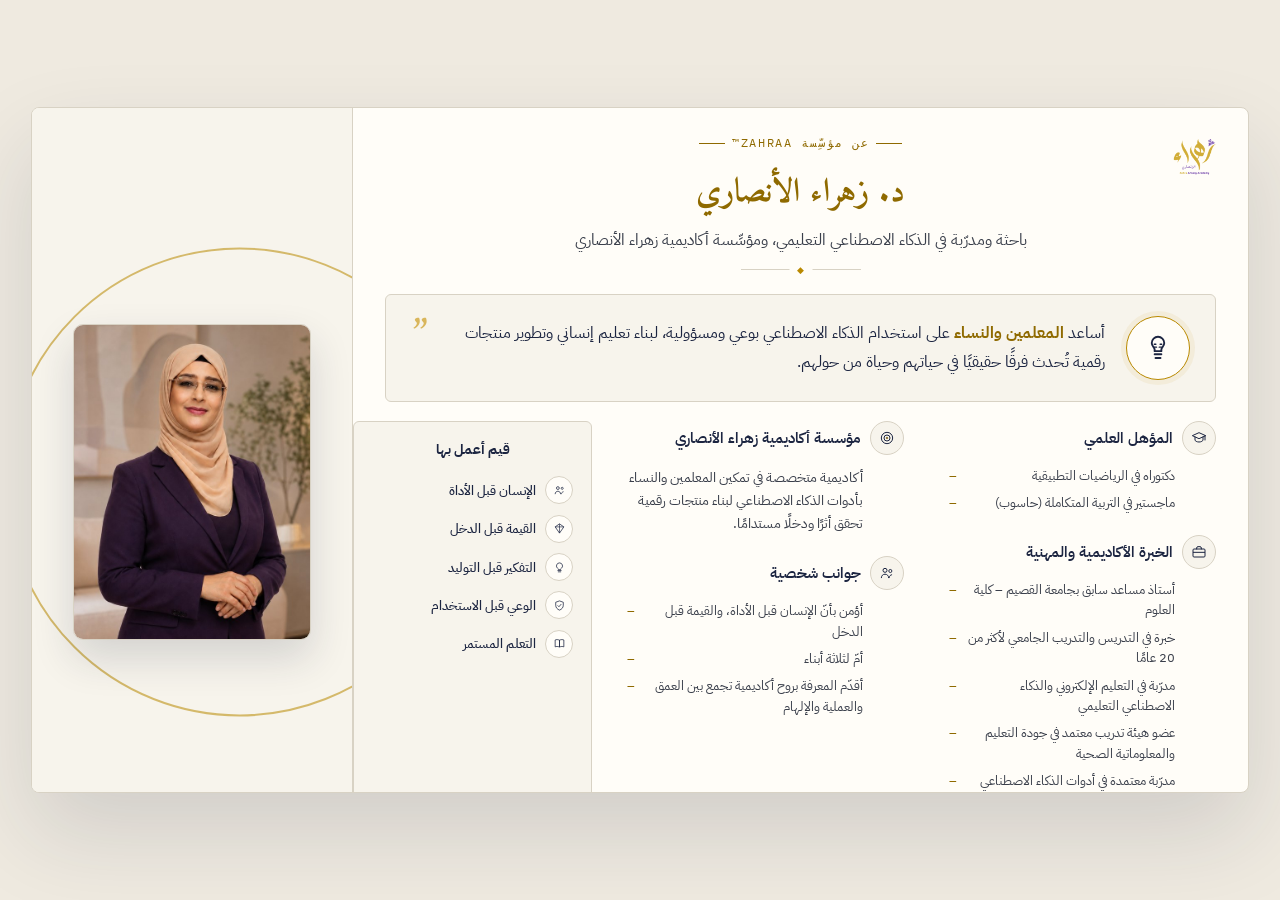
==== about-author.html @ dc2e9e15 "Finalize video-aligned decision workflow" ====
<!DOCTYPE html>
<html lang="ar" dir="rtl">
<head>
<meta charset="UTF-8">
<meta name="viewport" content="width=device-width, initial-scale=1.0">
<title>عن مؤسِّسة ZAHRAA™ — د. زهراء الأنصاري | ZAHRAA™ Teacher Decision Lab</title>
<link rel="preconnect" href="https://fonts.googleapis.com">
<link rel="preconnect" href="https://fonts.gstatic.com" crossorigin>
<link href="https://fonts.googleapis.com/css2?family=Amiri:wght@400;700&family=IBM+Plex+Sans+Arabic:wght@300;400;500;600;700&family=IBM+Plex+Mono:wght@400;500&display=swap" rel="stylesheet">
<style>
  :root{
    --ink:#1c2541;
    --ink-soft:#3a3f4b;
    --paper:#efeae0;
    --paper-raised:#f7f4ec;
    --gold:#b98900;
    --gold-deep:#8f6a00;
    --amber-line:#d9b65c;
    --line:#d8d2c4;
    --white:#fffdf8;
  }
  *{margin:0;padding:0;box-sizing:border-box;}
  body{
    background:var(--paper);
    color:var(--ink);
    font-family:'IBM Plex Sans Arabic',sans-serif;
    line-height:1.6;
    -webkit-font-smoothing:antialiased;
    display:flex; justify-content:center; align-items:center;
    min-height:100vh;
    padding:2.4vw;
  }
  h1,h2,h3{font-family:'Amiri',serif; font-weight:700; color:var(--ink);}
  svg{display:block;}

  .eyebrow{
    font-family:'IBM Plex Mono',monospace;
    font-size:.72rem;
    letter-spacing:.14em;
    color:var(--gold-deep);
    text-transform:uppercase;
    display:flex; align-items:center; gap:.6em;
  }
  .eyebrow::before{content:""; width:26px; height:1px; background:var(--gold-deep); display:inline-block;}
  .eyebrow.center{justify-content:center;}
  .eyebrow.center::before,.eyebrow.center::after{content:""; width:26px; height:1px; background:var(--gold-deep);}

  /* ===== Slide shell ===== */
  .slide{
    width:100%; max-width:1600px;
    aspect-ratio:16/9;
    background:var(--white);
    border:1px solid var(--line);
    border-radius:8px;
    box-shadow:0 40px 90px rgba(28,37,65,.14);
    overflow:hidden;
    display:grid;
    grid-template-columns:1.05fr 1.05fr .82fr 1.05fr;
    grid-template-rows:auto auto 1fr auto;
    grid-template-areas:
      "header header header photo"
      "quote  quote  quote  photo"
      "col1   col2   values photo"
      "bottom bottom bottom bottom";
  }

  /* ===== Header ===== */
  .s-header{
    grid-area:header;
    text-align:center;
    padding:1.6rem 2rem .9rem;
    position:relative;
  }
  .s-header .brand-mark{
    position:absolute; top:1.1rem; inset-inline-start:1.6rem;
    display:flex; align-items:center; gap:.6rem;
  }
  .s-header .brand-mark img{height:58px; width:auto; display:block;}
  .s-header .eyebrow{margin-bottom:.9rem;}
  .s-header h1{font-size:clamp(1.9rem,2.6vw,2.5rem); color:var(--gold-deep); margin-bottom:.5rem;}
  .s-header p{font-size:.98rem; color:var(--ink-soft); max-width:52ch; margin:0 auto;}
  .s-header .rule{
    width:120px; height:1px; background:var(--line); margin:1rem auto 0;
    position:relative;
  }
  .s-header .rule::after{
    content:"◆"; color:var(--gold); font-size:.55rem;
    position:absolute; top:50%; left:50%; transform:translate(-50%,-50%);
    background:var(--white); padding:0 .5rem;
  }

  /* ===== Quote ===== */
  .s-quote{
    grid-area:quote;
    margin:.6rem 2rem 1.2rem;
    background:var(--paper-raised);
    border:1px solid var(--line);
    border-radius:6px;
    padding:1.3rem 1.6rem;
    display:flex; align-items:center; gap:1.3rem;
    position:relative;
  }
  .s-quote .q-icon{
    width:64px; height:64px; flex-shrink:0;
    border-radius:50%;
    background:var(--white);
    border:1.5px solid var(--gold);
    display:flex; align-items:center; justify-content:center;
    box-shadow:0 0 0 5px rgba(185,137,0,.08);
  }
  .s-quote .q-icon svg{width:30px; height:30px; stroke:var(--gold-deep); fill:none;}
  .s-quote p{
    font-size:1.02rem; color:var(--ink); line-height:1.75; max-width:76ch;
  }
  .s-quote strong{color:var(--gold-deep); font-weight:700;}
  .s-quote .q-mark{
    font-family:'Amiri',serif; font-size:2.6rem; color:var(--amber-line);
    flex-shrink:0; line-height:1; align-self:flex-start;
  }

  /* ===== Info columns ===== */
  .s-col{padding:0 1.4rem 1.4rem;}
  .s-col.col1{grid-area:col1; padding-inline-start:2rem;}
  .s-col.col2{grid-area:col2;}
  .info-block{margin-bottom:1.3rem;}
  .info-block .ib-head{display:flex; align-items:center; gap:.6rem; margin-bottom:.7rem;}
  .info-block .ib-icon{
    width:34px; height:34px; border-radius:50%; flex-shrink:0;
    background:var(--paper-raised); border:1px solid var(--line);
    display:flex; align-items:center; justify-content:center;
  }
  .info-block .ib-icon svg{width:16px; height:16px; stroke:var(--gold-deep); fill:none;}
  .info-block h3{
    font-family:'IBM Plex Sans Arabic',sans-serif; font-weight:600;
    font-size:.94rem; color:var(--ink);
  }
  .info-block ul{list-style:none; padding-inline-start:2.6rem;}
  .info-block li{
    position:relative; font-size:.83rem; color:var(--ink-soft);
    padding-inline-end:1rem; margin-bottom:.42rem; line-height:1.55;
  }
  .info-block li::before{
    content:"–"; position:absolute; inset-inline-end:0; color:var(--gold-deep);
  }
  .info-block p.desc{
    font-size:.85rem; color:var(--ink-soft); padding-inline-start:2.6rem; line-height:1.7;
  }

  /* ===== Values sidebar ===== */
  .s-values{
    grid-area:values;
    margin:0 .8rem 1.2rem 0;
    background:var(--paper-raised);
    border:1px solid var(--line);
    border-radius:6px;
    padding:1.1rem 1.1rem;
    display:flex; flex-direction:column;
  }
  .s-values h3{
    font-family:'IBM Plex Sans Arabic',sans-serif; font-weight:700;
    font-size:.88rem; color:var(--ink); margin-bottom:.9rem;
    text-align:center;
  }
  .s-values ul{list-style:none; display:flex; flex-direction:column; gap:.65rem;}
  .s-values li{
    display:flex; align-items:center; gap:.6rem;
    font-size:.82rem; color:var(--ink); font-weight:500;
  }
  .s-values .v-icon{
    width:28px; height:28px; border-radius:50%; flex-shrink:0;
    background:var(--white); border:1px solid var(--line);
    display:flex; align-items:center; justify-content:center;
  }
  .s-values .v-icon svg{width:13px; height:13px; stroke:var(--gold-deep); fill:none;}

  /* ===== Photo placeholder ===== */
  .s-photo{
    grid-area:photo;
    position:relative;
    background:var(--paper-raised);
    border-inline-start:1px solid var(--line);
    display:flex; align-items:center; justify-content:center;
    overflow:hidden;
  }
  .s-photo::before{
    content:"";
    position:absolute; inset-inline-start:-38%; top:50%;
    width:145%; aspect-ratio:1/1; transform:translateY(-50%);
    border-radius:50%;
    border:2px solid var(--gold);
    opacity:.55;
  }
  .photo-frame-inner{
    position:relative; z-index:1;
    width:74%; aspect-ratio:3/4;
    background:var(--white);
    border:1px solid var(--line);
    border-radius:10px;
    overflow:hidden;
    box-shadow:0 18px 40px rgba(28,37,65,.16);
  }
  .photo-frame-inner img{
    width:100%; height:100%; object-fit:cover; object-position:top center;
    display:block;
  }

  /* ===== Bottom bar ===== */
  .s-bottom{
    grid-area:bottom;
    background:var(--ink);
    color:var(--white);
    display:flex; align-items:center; justify-content:space-between;
    padding:1.1rem 2rem;
    gap:1.5rem;
    flex-wrap:wrap;
  }
  .s-bottom .b-item{display:flex; align-items:center; gap:.8rem;}
  .s-bottom .b-icon{
    width:36px; height:36px; border-radius:50%; flex-shrink:0;
    background:rgba(255,253,248,.1);
    display:flex; align-items:center; justify-content:center;
  }
  .s-bottom .b-icon svg{width:17px; height:17px; stroke:var(--white); fill:none;}
  .s-bottom .b-text strong{
    font-family:'Amiri',serif; font-weight:700; font-size:1.02rem; display:block;
  }
  .s-bottom .b-text span{
    font-family:'IBM Plex Mono',monospace; font-size:.68rem;
    color:rgba(255,253,248,.6); letter-spacing:.04em;
  }
  .s-bottom .divider{width:1px; align-self:stretch; background:rgba(255,253,248,.18);}

  @media (max-width:1180px){
    .slide{
      aspect-ratio:auto;
      grid-template-columns:1fr 1fr;
      grid-template-areas:
        "header header"
        "quote  quote"
        "photo  photo"
        "col1   col2"
        "values values"
        "bottom bottom";
    }
    .s-photo{min-height:280px; border-inline-start:none; border-top:1px solid var(--line); border-bottom:1px solid var(--line);}
    .photo-frame-inner{width:44%; max-width:220px;}
    .s-values{margin:0 2rem 1.4rem;}
  }
  @media (max-width:640px){
    .s-header .brand-mark{position:static; justify-content:center; margin-bottom:.6rem;}
    .s-header .brand-mark img{height:44px;}
    body{padding:0; align-items:flex-start;}
    .slide{grid-template-columns:1fr; border-radius:0; grid-template-areas:
      "header" "quote" "photo" "col1" "col2" "values" "bottom";}
    .s-col.col1{padding-inline-start:1.4rem;}
    .s-bottom{flex-direction:column; align-items:flex-start;}
    .s-bottom .divider{display:none;}
  }
  @media (prefers-reduced-motion: reduce){
    *{animation:none !important; transition:none !important;}
  }
</style>
</head>
<body>

<div class="slide">

  <div class="s-header">
    <div class="brand-mark"><img src="[data-uri]" alt="شعار أكاديمية زهراء الأنصاري"></div>
    <span class="eyebrow center">عن مؤسِّسة ZAHRAA™</span>
    <h1>د. زهراء الأنصاري</h1>
    <p>باحثة ومدرّبة في الذكاء الاصطناعي التعليمي، ومؤسِّسة أكاديمية زهراء الأنصاري</p>
    <div class="rule"></div>
  </div>

  <div class="s-quote">
    <span class="q-icon" aria-hidden="true">
      <svg viewBox="0 0 24 24"><path d="M12 3a5 5 0 0 0-5 5c0 1.6.7 2.5 1.4 3.3.5.6.9 1.1.9 1.9v1.3h5.4v-1.3c0-.8.4-1.3.9-1.9C16.3 10.5 17 9.6 17 8a5 5 0 0 0-5-5Z" stroke="currentColor" stroke-width="1.5" stroke-linejoin="round"/><path d="M9.3 17h5.4M10 20h4" stroke="currentColor" stroke-width="1.5" stroke-linecap="round"/><path d="M9 9h1.3M9 11.3h1.8M13.7 9H15M13 11.3h1.7" stroke="currentColor" stroke-width="1.1" stroke-linecap="round"/></svg>
    </span>
    <p>
      أساعد <strong>المعلمين والنساء</strong> على استخدام الذكاء الاصطناعي بوعي ومسؤولية، لبناء تعليم إنساني وتطوير منتجات رقمية تُحدث فرقًا حقيقيًا في حياتهم وحياة من حولهم.
    </p>
    <span class="q-mark" aria-hidden="true">”</span>
  </div>

  <div class="s-col col1">
    <div class="info-block">
      <div class="ib-head">
        <span class="ib-icon" aria-hidden="true"><svg viewBox="0 0 24 24"><path d="M12 4 2 8.5 12 13l10-4.5L12 4Z" stroke="currentColor" stroke-width="1.5" stroke-linejoin="round"/><path d="M6 10.5V15c0 1.4 2.7 3 6 3s6-1.6 6-3v-4.5" stroke="currentColor" stroke-width="1.5" stroke-linecap="round" stroke-linejoin="round"/><path d="M21 8.5V15" stroke="currentColor" stroke-width="1.5" stroke-linecap="round"/></svg></span>
        <h3>المؤهل العلمي</h3>
      </div>
      <ul>
        <li>دكتوراه في الرياضيات التطبيقية</li>
        <li>ماجستير في التربية المتكاملة (حاسوب)</li>
      </ul>
    </div>

    <div class="info-block">
      <div class="ib-head">
        <span class="ib-icon" aria-hidden="true"><svg viewBox="0 0 24 24"><rect x="3" y="7.5" width="18" height="12" rx="1.5" stroke="currentColor" stroke-width="1.5"/><path d="M8.5 7.5V6a2 2 0 0 1 2-2h3a2 2 0 0 1 2 2v1.5" stroke="currentColor" stroke-width="1.5" stroke-linecap="round"/><path d="M3 12.5h18" stroke="currentColor" stroke-width="1.5"/></svg></span>
        <h3>الخبرة الأكاديمية والمهنية</h3>
      </div>
      <ul>
        <li>أستاذ مساعد سابق بجامعة القصيم – كلية العلوم</li>
        <li>خبرة في التدريس والتدريب الجامعي لأكثر من 20 عامًا</li>
        <li>مدرّبة في التعليم الإلكتروني والذكاء الاصطناعي التعليمي</li>
        <li>عضو هيئة تدريب معتمد في جودة التعليم والمعلوماتية الصحية</li>
        <li>مدرّبة معتمدة في أدوات الذكاء الاصطناعي والتعليم الرقمي</li>
      </ul>
    </div>
  </div>

  <div class="s-col col2">
    <div class="info-block">
      <div class="ib-head">
        <span class="ib-icon" aria-hidden="true"><svg viewBox="0 0 24 24"><circle cx="12" cy="12" r="8.5" stroke="currentColor" stroke-width="1.5"/><circle cx="12" cy="12" r="4.5" stroke="currentColor" stroke-width="1.5"/><circle cx="12" cy="12" r="1.2" fill="currentColor"/></svg></span>
        <h3>مؤسسة أكاديمية زهراء الأنصاري</h3>
      </div>
      <p class="desc">أكاديمية متخصصة في تمكين المعلمين والنساء بأدوات الذكاء الاصطناعي لبناء منتجات رقمية تحقق أثرًا ودخلًا مستدامًا.</p>
    </div>

    <div class="info-block">
      <div class="ib-head">
        <span class="ib-icon" aria-hidden="true"><svg viewBox="0 0 24 24"><circle cx="9" cy="8" r="3" stroke="currentColor" stroke-width="1.5"/><path d="M3.5 19c0-3 2.5-5.2 5.5-5.2s5.5 2.2 5.5 5.2" stroke="currentColor" stroke-width="1.5" stroke-linecap="round"/><circle cx="17" cy="9" r="2.3" stroke="currentColor" stroke-width="1.4"/><path d="M15.2 19c.2-2.3 1.8-4 3.8-4.4" stroke="currentColor" stroke-width="1.4" stroke-linecap="round"/></svg></span>
        <h3>جوانب شخصية</h3>
      </div>
      <ul>
        <li>أؤمن بأنّ الإنسان قبل الأداة، والقيمة قبل الدخل</li>
        <li>أمّ لثلاثة أبناء</li>
        <li>أقدّم المعرفة بروح أكاديمية تجمع بين العمق والعملية والإلهام</li>
      </ul>
    </div>
  </div>

  <div class="s-values">
    <h3>قيم أعمل بها</h3>
    <ul>
      <li><span class="v-icon" aria-hidden="true"><svg viewBox="0 0 24 24"><circle cx="9" cy="7.5" r="2.6" stroke="currentColor" stroke-width="1.4"/><path d="M4 18c0-2.6 2.2-4.6 5-4.6s5 2 5 4.6" stroke="currentColor" stroke-width="1.4" stroke-linecap="round"/><circle cx="17" cy="8" r="1.9" stroke="currentColor" stroke-width="1.3"/><path d="M15.6 18c.2-1.9 1.5-3.4 3.2-3.7" stroke="currentColor" stroke-width="1.3" stroke-linecap="round"/></svg></span>الإنسان قبل الأداة</li>
      <li><span class="v-icon" aria-hidden="true"><svg viewBox="0 0 24 24"><path d="M12 3.5 20 9l-8 11.5L4 9l8-5.5Z" stroke="currentColor" stroke-width="1.4" stroke-linejoin="round"/><path d="M4 9h16M12 3.5v17" stroke="currentColor" stroke-width="1.2"/></svg></span>القيمة قبل الدخل</li>
      <li><span class="v-icon" aria-hidden="true"><svg viewBox="0 0 24 24"><path d="M9 17.5h6M9.7 20h4.6" stroke="currentColor" stroke-width="1.4" stroke-linecap="round"/><path d="M12 3.5a5.6 5.6 0 0 0-3.2 10.2c.7.5 1.2 1 1.2 1.8v.5h4v-.5c0-.8.5-1.3 1.2-1.8A5.6 5.6 0 0 0 12 3.5Z" stroke="currentColor" stroke-width="1.4" stroke-linejoin="round"/></svg></span>التفكير قبل التوليد</li>
      <li><span class="v-icon" aria-hidden="true"><svg viewBox="0 0 24 24"><path d="M12 3.5 5 6v5.5c0 4.3 2.9 7.6 7 9 4.1-1.4 7-4.7 7-9V6l-7-2.5Z" stroke="currentColor" stroke-width="1.4" stroke-linejoin="round"/><path d="M9 12.3l2 2 3.8-4.4" stroke="currentColor" stroke-width="1.4" stroke-linecap="round" stroke-linejoin="round"/></svg></span>الوعي قبل الاستخدام</li>
      <li><span class="v-icon" aria-hidden="true"><svg viewBox="0 0 24 24"><path d="M4 5.5c2.1-1 5-1 8 .3v12.7c-3-1.3-5.9-1.3-8-.3V5.5Z" stroke="currentColor" stroke-width="1.4" stroke-linejoin="round"/><path d="M20 5.5c-2.1-1-5-1-8 .3v12.7c3-1.3 5.9-1.3 8-.3V5.5Z" stroke="currentColor" stroke-width="1.4" stroke-linejoin="round"/></svg></span>التعلم المستمر</li>
    </ul>
  </div>

  <div class="s-photo">
    <div class="photo-frame-inner">
      <img src="[data-uri]" alt="د. زهراء الأنصاري">
    </div>
  </div>

  <div class="s-bottom">
    <div class="b-item">
      <span class="b-icon" aria-hidden="true"><svg viewBox="0 0 24 24"><path d="M4 5.5c2.2-1 5.2-1 8 .3V19c-2.8-1.3-5.8-1.3-8-.3V5.5Z" stroke="currentColor" stroke-width="1.4" stroke-linejoin="round"/><path d="M20 5.5c-2.2-1-5.2-1-8 .3V19c2.8-1.3 5.8-1.3 8-.3V5.5Z" stroke="currentColor" stroke-width="1.4" stroke-linejoin="round"/></svg></span>
      <div class="b-text"><strong>القيادة التعليمية في عصر الذكاء الاصطناعي</strong></div>
    </div>
    <div class="divider" aria-hidden="true"></div>
    <div class="b-item">
      <span class="b-icon" aria-hidden="true"><svg viewBox="0 0 24 24"><path d="M12 3.5a5.6 5.6 0 0 0-3.2 10.2c.7.5 1.2 1 1.2 1.8v.5h4v-.5c0-.8.5-1.3 1.2-1.8A5.6 5.6 0 0 0 12 3.5Z" stroke="currentColor" stroke-width="1.4" stroke-linejoin="round"/><path d="M9 17.5h6M9.7 20h4.6" stroke="currentColor" stroke-width="1.4" stroke-linecap="round"/></svg></span>
      <div class="b-text"><strong>Decision Before Generation™</strong><span>التفكير قبل التوليد</span></div>
    </div>
  </div>

</div>

</body>
</html>
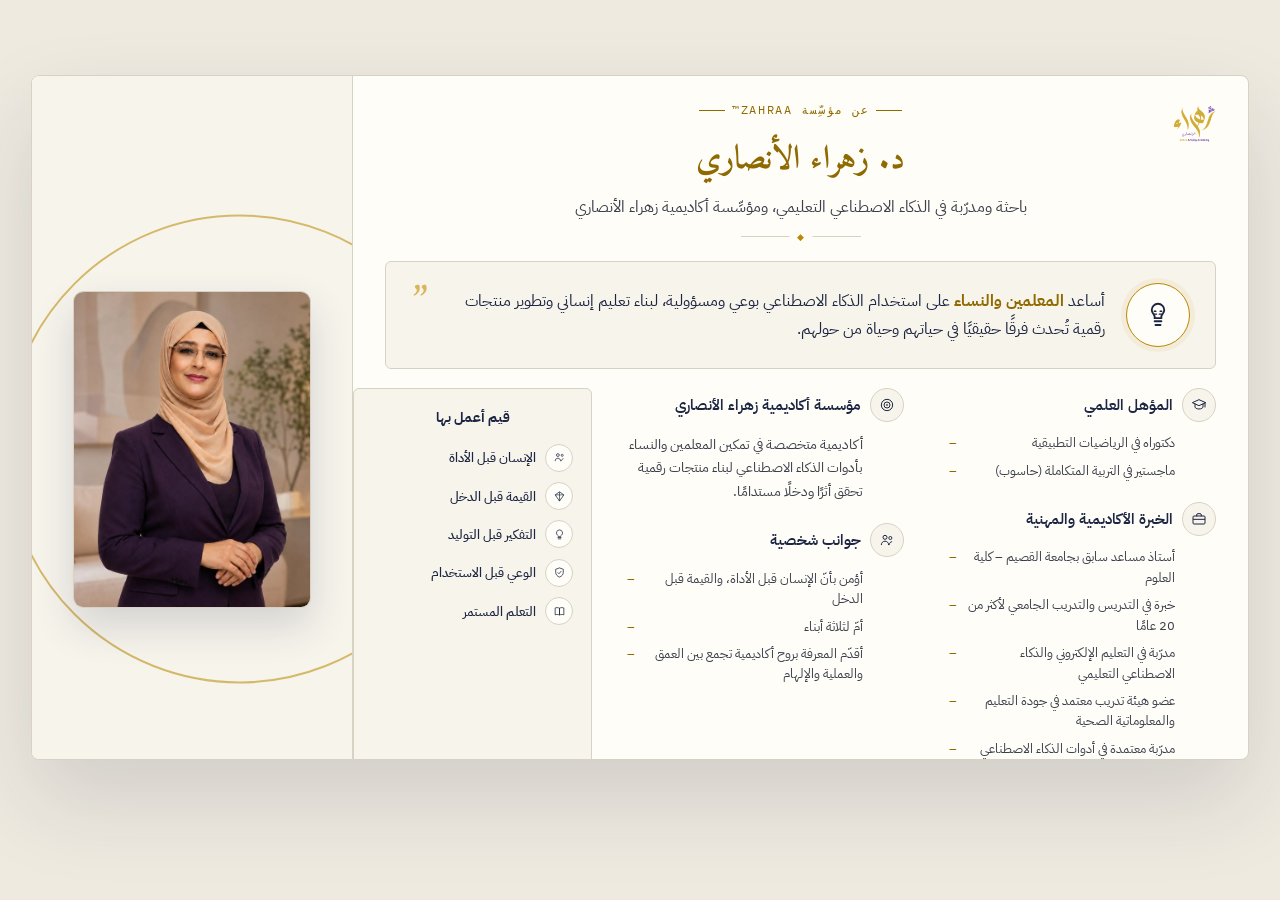
==== commit a8417898: "Add smart navigation and polished workflow" ====
--- a/about-author.html
+++ b/about-author.html
@@ -259,6 +259,42 @@
   @media (prefers-reduced-motion: reduce){
     *{animation:none !important; transition:none !important;}
   }
+
+/* Smart workflow navigation — final recording pass */
+.smart-nav-shell{
+  position:fixed; inset-inline:0; bottom:18px; z-index:9999;
+  display:flex; justify-content:center; pointer-events:none;
+  padding:0 16px;
+}
+.smart-nav{
+  pointer-events:auto; width:min(920px, calc(100vw - 32px));
+  display:grid; grid-template-columns:auto 1fr auto; align-items:center; gap:14px;
+  padding:12px 14px; border:1px solid rgba(100,72,44,.18);
+  background:rgba(255,253,248,.92); backdrop-filter:blur(14px);
+  -webkit-backdrop-filter:blur(14px); border-radius:18px;
+  box-shadow:0 16px 45px rgba(52,38,24,.18);
+  direction:rtl;
+}
+.smart-nav__status{display:flex;align-items:center;gap:10px;min-width:0}
+.smart-nav__pulse{width:10px;height:10px;border-radius:50%;background:#B88A32;box-shadow:0 0 0 0 rgba(184,138,50,.45);animation:smartPulse 2s infinite}
+@keyframes smartPulse{0%{box-shadow:0 0 0 0 rgba(184,138,50,.4)}70%{box-shadow:0 0 0 9px rgba(184,138,50,0)}100%{box-shadow:0 0 0 0 rgba(184,138,50,0)}}
+.smart-nav__eyebrow{font-size:10px;letter-spacing:.12em;text-transform:uppercase;color:#8A765F;font-weight:700}
+.smart-nav__title{font-size:14px;font-weight:800;color:#2C241D;white-space:nowrap;overflow:hidden;text-overflow:ellipsis}
+.smart-nav__hint{text-align:center;color:#6F6254;font-size:12px;line-height:1.45}
+.smart-nav__actions{display:flex;gap:8px;align-items:center}
+.smart-nav a{display:inline-flex;align-items:center;justify-content:center;gap:7px;text-decoration:none;border-radius:11px;padding:10px 14px;font-size:12px;font-weight:800;transition:.2s ease;white-space:nowrap}
+.smart-nav__back{color:#4B4036;border:1px solid rgba(75,64,54,.18);background:#fff}
+.smart-nav__back:hover{transform:translateY(-2px);border-color:#B88A32}
+.smart-nav__next{color:#fff;background:linear-gradient(135deg,#4B2F23,#7A4E37);box-shadow:0 8px 18px rgba(75,47,35,.22)}
+.smart-nav__next:hover{transform:translateY(-2px);box-shadow:0 11px 24px rgba(75,47,35,.3)}
+.smart-nav__home{width:38px;height:38px;padding:0!important;color:#5B4C3F;background:#F4ECDE;border:1px solid rgba(91,76,63,.13)}
+.smart-nav__home:hover{transform:rotate(-4deg) scale(1.04)}
+.smart-progress-mini{position:fixed;top:0;left:0;height:3px;background:linear-gradient(90deg,#B88A32,#6C4431);z-index:10000;transition:width .35s ease}
+.smart-toast{position:fixed;left:22px;bottom:102px;z-index:9998;background:#2F261F;color:#fff;padding:11px 14px;border-radius:12px;font-size:12px;box-shadow:0 12px 30px rgba(0,0,0,.2);opacity:0;transform:translateY(8px);transition:.25s;pointer-events:none}
+.smart-toast.show{opacity:1;transform:translateY(0)}
+body{padding-bottom:96px!important}
+@media(max-width:720px){.smart-nav{grid-template-columns:1fr auto}.smart-nav__hint{display:none}.smart-nav__title{max-width:150px}.smart-nav a{padding:9px 11px}.smart-nav-shell{bottom:10px}}
+
 </style>
 </head>
 <body>
